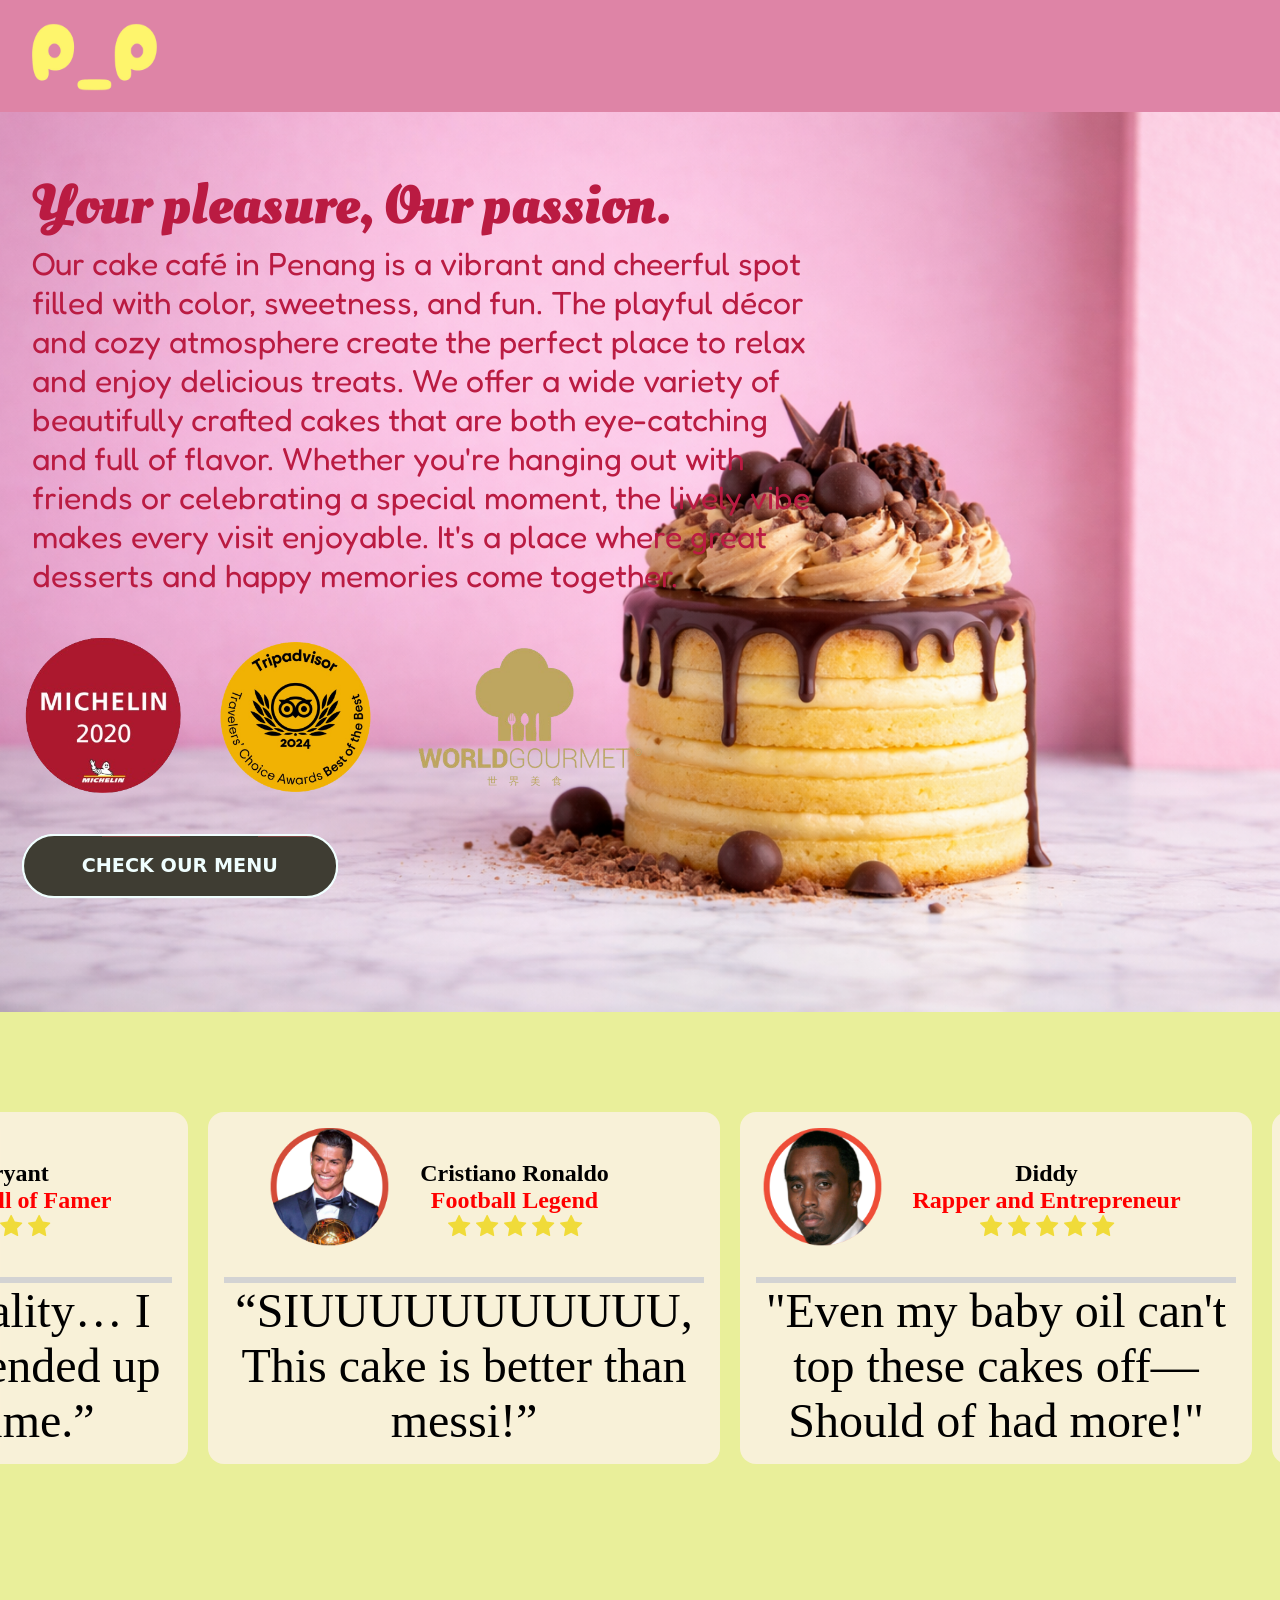
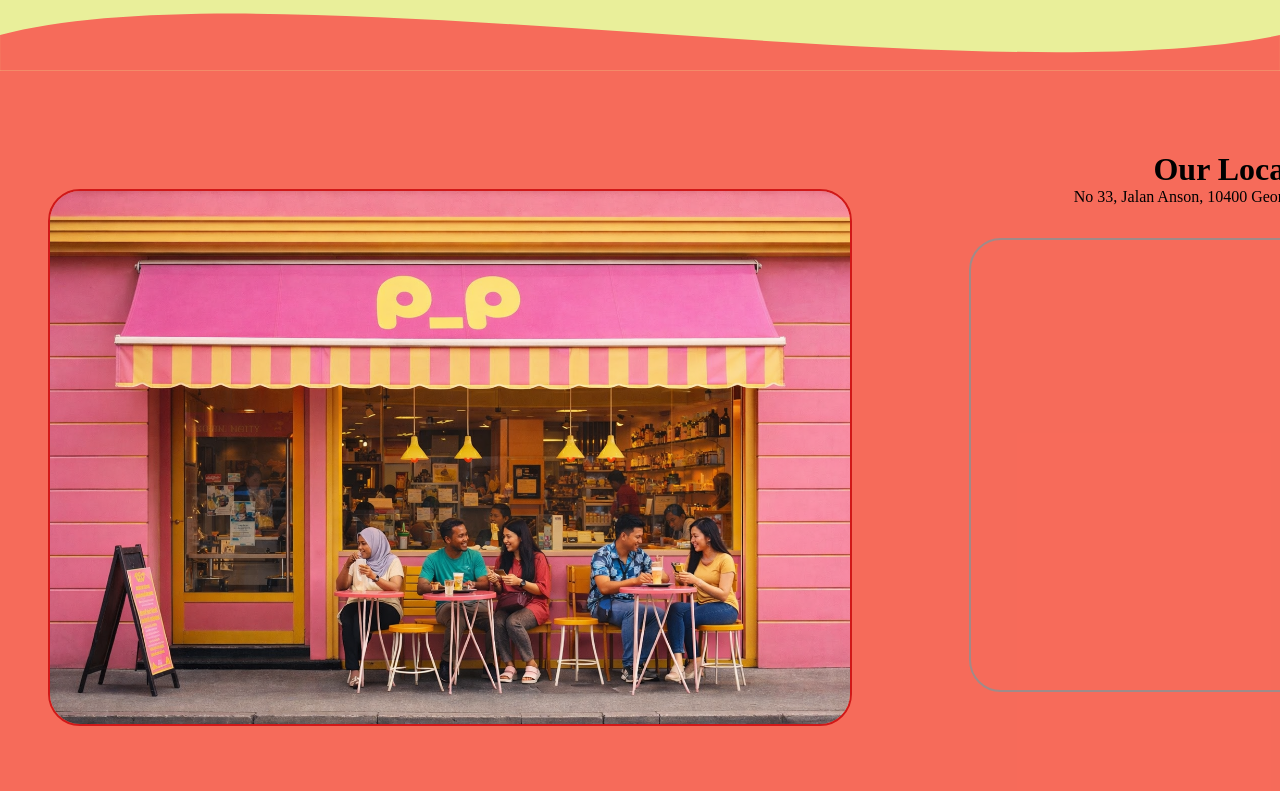
==== website-of-interest/index.html @ eedc6882 "deploy" ====
<!doctype html>
<html lang="en">
    <head>
        <meta charset="UTF-8" />
        <meta name="viewport" content="width=device-width, initial-scale=1.0" />
        <title>P&P</title>
        <link rel="stylesheet" href="home.css" />
        <link rel="stylesheet" href="header.css" />
        <link rel="stylesheet" href="https://cdn.jsdelivr.net/npm/bootstrap-icons@1.13.1/font/bootstrap-icons.min.css" />
        <link rel="stylesheet" href="https://cdnjs.cloudflare.com/ajax/libs/font-awesome/4.7.0/css/font-awesome.min.css" />


        <link href="https://fonts.googleapis.com/css2?family=Fredoka:wght@300..700&family=Merriweather:ital,opsz,wght@0,18..144,300..900;1,18..144,300..900&family=Oleo+Script+Swash+Caps:wght@400;700&family=Oswald:wght@200..700&display=swap" rel="stylesheet" />
        <style>
            @import url("https://fonts.googleapis.com/css2?family=Fredoka:wght@300..700&family=Merriweather:ital,opsz,wght@0,18..144,300..900;1,18..144,300..900&family=Oleo+Script+Swash+Caps:wght@400;700&family=Oswald:wght@200..700&display=swap");
        </style>
    </head>
    <body>
        <header>
            <a href="index.html"> <img src="P_P (1).png" class="logo" /></a>
            <ul>
                <li><a href="menu.html" style="color: azure; font-family: oswald" class="header-link">Menu</a></li>
                <li><a href="about-us.html" style="color: azure; font-family: oswald" class="header-link">About Us</a></li>
                <li><a href="contact-us.html" style="color: azure; font-family: oswald" class="header-link">Contact Us</a></li>
            </ul>
        </header>
        <section class="cake-bg">
            <div class="background-pic">
                <div class="motto">
                    <h1 style="font-family: Oleo Script Swash Caps; font-size: 3.5rem !important; color: rgb(186, 27, 66)">Your pleasure, Our passion.</h1>
                    <p style="font-family: Fredoka; font-size: 2rem; color: rgb(186, 27, 66)">
                        Our cake café in Penang is a vibrant and cheerful spot <br />
                        filled with color, sweetness, and fun. The playful décor <br />
                        and cozy atmosphere create the perfect place to relax <br />
                        and enjoy delicious treats. We offer a wide variety of <br />
                        beautifully crafted cakes that are both eye-catching <br />
                        and full of flavor. Whether you're hanging out with <br />
                        friends or celebrating a special moment, the lively vibe <br />
                        makes every visit enjoyable. It's a place where great <br />
                        desserts and happy memories come together.
                    </p>
                </div>
                <div class="awards">
                    <img src="michilen logo.png" alt="Michelin Award" class="michelin-logo awards-logo" />
                    <img src="traveller award.png" alt="Traveller Award" style="scale: 0.6; margin-left: 1rem" class="awards-logo" />
                    <img src="world gourment.png" alt="World Gourment Award" style="scale: 1.2; margin-left: -5rem" class="awards-logo" />
                </div>
                <a class="btn-12" href="menu.html" style="color: azure">Check Our Menu</a>
            </div>
        </section>
        <div class="carousel">
            <div class="group">
                <div class="card">
                    <div class="reviews">
                        <img src="kobe profile pic.png" alt="Kobe Bryant" />
                        <h1>
                            Kobe Bryant <br />
                            <span class="role">Basketball Hall of Famer</span> <br />
                            <span class="fa fa-star checked"></span>
                            <span class="fa fa-star checked"></span>
                            <span class="fa fa-star checked"></span>
                            <span class="fa fa-star checked"></span>
                            <span class="fa fa-star checked"></span>
                        </h1>
                    </div>
                    <hr />
                    <p>“Mamba mentality… I said one slice, ended up going overtime.”</p>
                </div>
                <div class="card">
                    <div class="reviews">
                        <img src="cr7 profile pic.png" alt="Cristiano Ronaldo" />
                        <h1>
                            Cristiano Ronaldo <br />
                            <span class="role">Football Legend</span> <br />
                            <span class="fa fa-star checked"></span>
                            <span class="fa fa-star checked"></span>
                            <span class="fa fa-star checked"></span>
                            <span class="fa fa-star checked"></span>
                            <span class="fa fa-star checked"></span>
                        </h1>
                    </div>
                    <hr />
                    <p>“SIUUUUUUUUUUU, This cake is better than messi!”</p>
                </div>
                <div class="card">
                    <div class="reviews">
                        <img src="diddy profile pic.png" alt="Diddy" />
                        <h1>
                            Diddy <br />
                            <span class="role">Rapper and Entrepreneur</span> <br />
                            <span class="fa fa-star checked"></span>
                            <span class="fa fa-star checked"></span>
                            <span class="fa fa-star checked"></span>
                            <span class="fa fa-star checked"></span>
                            <span class="fa fa-star checked"></span>
                        </h1>
                    </div>
                    <hr />
                    <p>"Even my baby oil can't top these cakes off—Should of had more!"</p>
                </div>
                <div class="card">
                    <div class="reviews">
                        <img src="obama profile pic.png" alt="Barack Obama" />
                        <h1>
                            Barack Obama <br />
                            <span class="role">Former US President</span> <br />
                            <span class="fa fa-star checked"></span>
                            <span class="fa fa-star checked"></span>
                            <span class="fa fa-star checked"></span>
                            <span class="fa fa-star checked"></span>
                            <span class="fa fa-star checked"></span>
                        </h1>
                    </div>
                    <hr />
                    <p>“Let me be clear—these cakes are really, really good.”</p>
                </div>
                <div class="card">
                    <div class="reviews">
                        <img src="billie profile pic.png" alt="Billie Eilish" />
                        <h1>
                            Billie Eilish <br />
                            <span class="role">Singer and Songwriter</span> <br />
                            <span class="fa fa-star checked"></span>
                            <span class="fa fa-star checked"></span>
                            <span class="fa fa-star checked"></span>
                            <span class="fa fa-star checked"></span>
                            <span class="fa fa-star checked"></span>
                        </h1>
                    </div>
                    <hr />
                    <p>“Came for vibes, stayed for cake. Now I'm emotionally attached.”</p>
                </div>
                <div class="card">
                    <div class="reviews">
                        <img src="pearly tan profile pic.png" alt="Pearly Tan " />
                        <h1>
                            Pearly Tan <br />
                            <span class="role">Olympic Badminton Player</span> <br />
                            <span class="fa fa-star checked"></span>
                            <span class="fa fa-star checked"></span>
                            <span class="fa fa-star checked"></span>
                            <span class="fa fa-star checked"></span>
                            <span class="fa fa-star checked"></span>
                        </h1>
                    </div>
                    <hr />
                    <p>“Said one bite only… somehow finished the whole cake.”</p>
                </div>
            </div>
            <div aria-hidden="true" class="group">
                <div class="card">
                    <div class="reviews">
                        <img src="kobe profile pic.png" alt="Kobe Bryant" />
                        <h1>
                            Kobe Bryant <br />
                            <span class="role">Basketball Hall of Famer</span> <br />
                            <span class="fa fa-star checked"></span>
                            <span class="fa fa-star checked"></span>
                            <span class="fa fa-star checked"></span>
                            <span class="fa fa-star checked"></span>
                            <span class="fa fa-star checked"></span>
                        </h1>
                    </div>
                    <hr />
                    <p>“Mamba mentality… I said one slice, ended up going overtime.”</p>
                </div>
                <div class="card">
                    <div class="reviews">
                        <img src="cr7 profile pic.png" alt="Cristiano Ronaldo" />
                        <h1>
                            Cristiano Ronaldo <br />
                            <span class="role">Football Legend</span> <br />
                            <span class="fa fa-star checked"></span>
                            <span class="fa fa-star checked"></span>
                            <span class="fa fa-star checked"></span>
                            <span class="fa fa-star checked"></span>
                            <span class="fa fa-star checked"></span>
                        </h1>
                    </div>
                    <hr />
                    <p>“SIUUUUUUUUUUU, This cake is better than messi!”</p>
                </div>
                <div class="card">
                    <div class="reviews">
                        <img src="diddy profile pic.png" alt="Diddy" />
                        <h1>
                            Diddy <br />
                            <span class="role">Rapper and Entrepreneur</span> <br />
                            <span class="fa fa-star checked"></span>
                            <span class="fa fa-star checked"></span>
                            <span class="fa fa-star checked"></span>
                            <span class="fa fa-star checked"></span>
                            <span class="fa fa-star checked"></span>
                        </h1>
                    </div>
                    <hr />
                    <p>"Even my baby oil can't top these cakes off—Should of had more!"</p>
                </div>
                <div class="card">
                    <div class="reviews">
                        <img src="obama profile pic.png" alt="Barack Obama" />
                        <h1>
                            Barack Obama <br />
                            <span class="role">Former US President</span> <br />
                            <span class="fa fa-star checked"></span>
                            <span class="fa fa-star checked"></span>
                            <span class="fa fa-star checked"></span>
                            <span class="fa fa-star checked"></span>
                            <span class="fa fa-star checked"></span>
                        </h1>
                    </div>
                    <hr />
                    <p>“Let me be clear—these cakes are really, really good.”</p>
                </div>
                <div class="card">
                    <div class="reviews">
                        <img src="billie profile pic.png" alt="Billie Eilish" />
                        <h1>
                            Billie Eilish <br />
                            <span class="role">Singer and Songwriter</span> <br />
                            <span class="fa fa-star checked"></span>
                            <span class="fa fa-star checked"></span>
                            <span class="fa fa-star checked"></span>
                            <span class="fa fa-star checked"></span>
                            <span class="fa fa-star checked"></span>
                        </h1>
                    </div>
                    <hr />
                    <p>“Came for vibes, stayed for cake. Now I'm emotionally attached.”</p>
                </div>
                <div class="card">
                    <div class="reviews">
                        <img src="pearly tan profile pic.png" alt="Pearly Tan" />
                        <h1>
                            Pearly Tan <br />
                            <span class="role">Olympic Badminton Player</span> <br />
                            <span class="fa fa-star checked"></span>
                            <span class="fa fa-star checked"></span>
                            <span class="fa fa-star checked"></span>
                            <span class="fa fa-star checked"></span>
                            <span class="fa fa-star checked"></span>
                        </h1>
                    </div>
                    <hr />
                    <p>“Said one bite only… somehow finished the whole cake.”</p>
                </div>
            </div>
        </div>
        <div class="wave">
            <!-- SVG WAVE (TOP) -->
            <svg viewBox="0 0 1440 120" class="wave-bottom">
                <path d="M0,80 C300,0 1100,150 1440,80 L1440,120 L0,120 Z"></path>
            </svg>
            <div class="location">
                <img src="P&P exterior.png" alt="Our Cafe" />
                <div class="address">
                    <h1>Our Locations</h1>
                    <p>No 33, Jalan Anson, 10400 George Town, Pulau Pinang</p>
                    <iframe
                        src="https://www.google.com/maps/embed?pb=!1m18!1m12!1m3!1d281.34576414434605!2d100.32356546037926!3d5.418984977658105!2m3!1f0!2f0!3f0!3m2!1i1024!2i768!4f13.1!3m3!1m2!1s0x304ac3bceed5b96b%3A0x8e9c977b208d0d2d!2sNo%2033%2C%20Jalan%20Anson%2C%2010400%20George%20Town%2C%20Pulau%20Pinang!5e0!3m2!1sen!2smy!4v1775641019712!5m2!1sen!2smy"
                        width="600"
                        height="450"
                        style="border: 0"
                        allowfullscreen=""
                        loading="lazy"
                        referrerpolicy="no-referrer-when-downgrade"
                    ></iframe>
                </div>
            </div>
        </div>
    </body>
</html>
---- website-of-interest/home.css ----
* {
    margin: 0;
    padding: 0;
}

body {
    background-color: rgb(233, 239, 154);
    width: 100%;
    height: 250vh;
}
a {
    text-decoration: none;
}
li {
    list-style: none;
}
/* header start */

/* header end */

/* background start */
.cake-bg {
    height: 100vh; /* not full page */
    background-image: url('cake bg.png');
    background-size: cover;
    background-position: 100% 90%;
    background-repeat: no-repeat;
    display: flex;
    align-items: center;
}

.awards {
    display: flex;
    gap: 20px;
    /* margin-top: 20rem; */
    /* margin-left: -5rem */
    margin-bottom: -5rem;
    scale: 0.5;
    justify-content: center;
    align-items: center;
    column-gap: 2.5rem;
    margin-left: -16rem !important;
    margin-top: -8rem !important;
}
.awards-logo {
    transition: transform 1s ease-in-out;
}
.awards-logo:hover {
    cursor: pointer;
    transform: scale(1.1);
}
.michelin-logo {
    width: 150px;
    scale: 5;
}
.background-pic {
    margin-left: 2rem;
    display: flex;
    flex-direction: column;
    margin-top: -8rem;
}
.motto {
    display: flex;
    flex-direction: column;
    margin-top: 4rem;
}
/* background end */

/* Carousel start */
.carousel {
    margin: 100px auto;
    width: 100%;
    display: flex;
    overflow-x: auto;
}
.carousel::-webkit-scrollbar {
    display: none;
}
.group {
    display: flex;
    gap: 20px;
    align-items: center;
    justify-content: center;
    animation: spin 40s linear infinite;
    padding-right: 20px;
}
.card {
    flex: 0 0 30rem;
    height: 20rem;
    /* width: 6rem; */
    padding: 1rem;
    background-color: rgb(255, 243, 243, 0.7);
    font-size: 3rem;
    border-radius: 1rem;
    text-align: center;
    align-content: center;
    display: flex;
    flex-direction: column;
}
.card hr {
    border: 3px solid lightgray !important;
}
.reviews {
    display: flex;
    overflow: hidden;
    justify-content: center;
}
.reviews h1 {
    font-size: 1.5rem;
    padding-top: 2rem;
    margin: 0;
}
.reviews span {
}
.card img {
    scale: 0.65 !important;

    margin: -2rem 0 0 -5rem !important;
}
.checked {
    color: orange;
}
@keyframes spin {
    from {
        translate: 0;
    }
    to {
        translate: -100%;
    }
}
.role {
    color: red !important;
}
.reviews span {
    color: rgb(240, 219, 57);
}
/* carousel-end */

/* button animation start */

.btn-12,
.btn-12 *,
.btn-12 :after,
.btn-12 :before,
.btn-12:after,
.btn-12:before {
    border: 0 solid;
    box-sizing: border-box;
}

.btn-12 {
    -webkit-tap-highlight-color: transparent;
    -webkit-appearance: button;
    background-color: #3f3d33;
    background-image: none;
    color: #fff;
    cursor: pointer;
    font-family:
        ui-sans-serif,
        system-ui,
        -apple-system,
        BlinkMacSystemFont,
        Segoe UI,
        Roboto,
        Helvetica Neue,
        Arial,
        Noto Sans,
        sans-serif,
        Apple Color Emoji,
        Segoe UI Emoji,
        Segoe UI Symbol,
        Noto Color Emoji;
    font-size: 100%;
    font-weight: 900;
    line-height: 1.5;
    margin: 0;
    -webkit-mask-image: -webkit-radial-gradient(#000, #fff);
    padding: 0;
    text-transform: uppercase;
    scale: 1.2;
    margin-left: 1rem;
    margin-top: -3rem;
}

.btn-12:disabled {
    cursor: default;
}

.btn-12:-moz-focusring {
    outline: auto;
}

.btn-12 svg {
    display: block;
    vertical-align: middle;
}

.btn-12 [hidden] {
    display: none;
}

.btn-12 {
    border-radius: 99rem;
    border-width: 2px;
    overflow: hidden;
    padding: 0.8rem 3rem;
    position: relative;
    display: inline-flex;
    align-items: center;
    justify-content: center;
    align-self: flex-start;
    width: fit-content;
}

.btn-12 span {
    mix-blend-mode: difference;
}

.btn-12:after,
.btn-12:before {
    background: linear-gradient(90deg, #bb4e4e 25%, transparent 0, transparent 50%, #bb4e4e 0, #bb4e4e 75%, transparent 0);
    content: '';
    inset: 0;
    position: absolute;
    transform: translateY(var(--progress, 100%));
    transition: transform 0.2s ease;
    z-index: -1;
}

.btn-12:after {
    --progress: -100%;
    background: linear-gradient(90deg, transparent 0, transparent 25%, #bb4e4e 0, #bb4e4e 50%, transparent 0, transparent 75%, #bb4e4e 0);
    z-index: -1;
}

.btn-12:hover:after,
.btn-12:hover:before {
    --progress: 0;
}
/* button animation end */

/* address start */
iframe {
    border: 2px solid rgb(150, 143, 143) !important;
    border-radius: 2rem;
    margin: 2rem 0 0 2.3rem !important;
    opacity: 0.89;
    transition: 0.3s ease-in-out;
}
iframe:hover {
    opacity: 1;
    transform: scale(1.1);
}
.location {
    height: 40rem !important;
    padding: 0 !important;
    display: flex;
    background-color: rgb(250, 74, 74, 0.8);
    padding-top: 5rem !important;
}
.location img {
    width: 50rem;
    height: 33.33rem;
    margin: 2.4rem 0 1rem 3rem;
    border: 2px solid rgb(208, 24, 24) !important;
    border-radius: 2rem;
}

.address {
    text-align: center;
    margin-left: 5rem;
}

.wave-bottom {
    margin: 0;
    display: block;
}
.wave path {
    fill: rgb(250, 74, 74, 0.8);
}
/* address end */

/* responsive - media qurrey  */
/* ================= TABLET ================= */
@media (max-width: 1024px) {
    header {
        padding: 1rem;
    }

    header ul {
        gap: 1rem;
    }

    .motto p {
        font-size: 1.3rem !important;
    }

    .awards {
        flex-wrap: wrap;
        justify-content: center;
        gap: 1rem;
    }

    .awards-logo {
        max-width: 100px;
    }

    .location {
        flex-direction: column;
        text-align: center;
    }

    iframe {
        width: 100% !important;
        height: 300px;
    }
}

/* ================= MOBILE ================= */
@media (max-width: 768px) {
    /* HEADER */
    header {
        flex-direction: column;
        align-items: center;
        gap: 1rem;
    }

    header ul {
        flex-direction: column;
        align-items: center;
        gap: 0.5rem;
    }

    /* HERO TEXT */
    .motto h1 {
        font-size: 2rem !important;
        text-align: center;
    }

    .motto p {
        font-size: 1rem !important;
        text-align: center;
        line-height: 1.5;
    }

    /* BUTTON */
    .btn-12 {
        display: block;
        text-align: center;
        width: fit-content;
        margin: 1rem auto;
    }

    /* AWARDS */
    .awards {
        flex-direction: column;
        align-items: center;
        gap: 1rem;
    }

    .awards-logo {
        max-width: 90px;
    }

    /* CAROUSEL FIX */
    .card {
        width: 240px !important;
    }

    /* LOCATION */
    .location {
        flex-direction: column;
        padding: 1rem;
    }

    iframe {
        height: 250px !important;
    }
}

/* ================= SMALL PHONE ================= */
@media (max-width: 480px) {
    .motto h1 {
        font-size: 1.6rem !important;
    }

    .motto p {
        font-size: 0.95rem !important;
    }

    .card {
        width: 200px !important;
    }

    .awards-logo {
        max-width: 75px;
    }

    header img.logo {
        max-height: 50px;
    }
}
---- website-of-interest/header.css ----
* {
    margin: 0;
    padding: 0;
}

body {
    background-color: rgb(233, 239, 154);
    width: 100% !important;
    height: 250vh;
}
a {
    text-decoration: none;
}
li {
    list-style: none;
}
header {
    background-color: rgb(222, 132, 166);
    width: 100%;
    height: 7rem;
    display: flex;
}
header ul {
    display: flex;
    gap: 20px;
    margin-left: 75rem !important;
    justify-content: center !important;
    align-items: center !important;
}
header img {
    width: 8rem !important;
}
header a{
    font-size: 1.7rem;
    font-family: oswald !important;
}
.logo {
    width: 100px;
    height: 100px;
    margin-left: 2rem;
    margin-top: 1rem;
}

li {
    margin: 0 2rem;
}

/* Underline styles */
.header-link {
    display: block;
    position: relative;
    padding: 0.2em 0;
}

/* Fade in */
.header-link::after {
    content: "";
    position: absolute;
    bottom: 0;
    left: 0;
    width: 100%;
    height: 0.2em;
    background-color: rgb(239, 253, 50);
    opacity: 0;
    transition:
        opacity 300ms,
        transform 300ms;
}

.header-link:hover::after,
.header-link:focus::after {
    opacity: 1;
    transform: translate3d(0, 0.2em, 0);
}
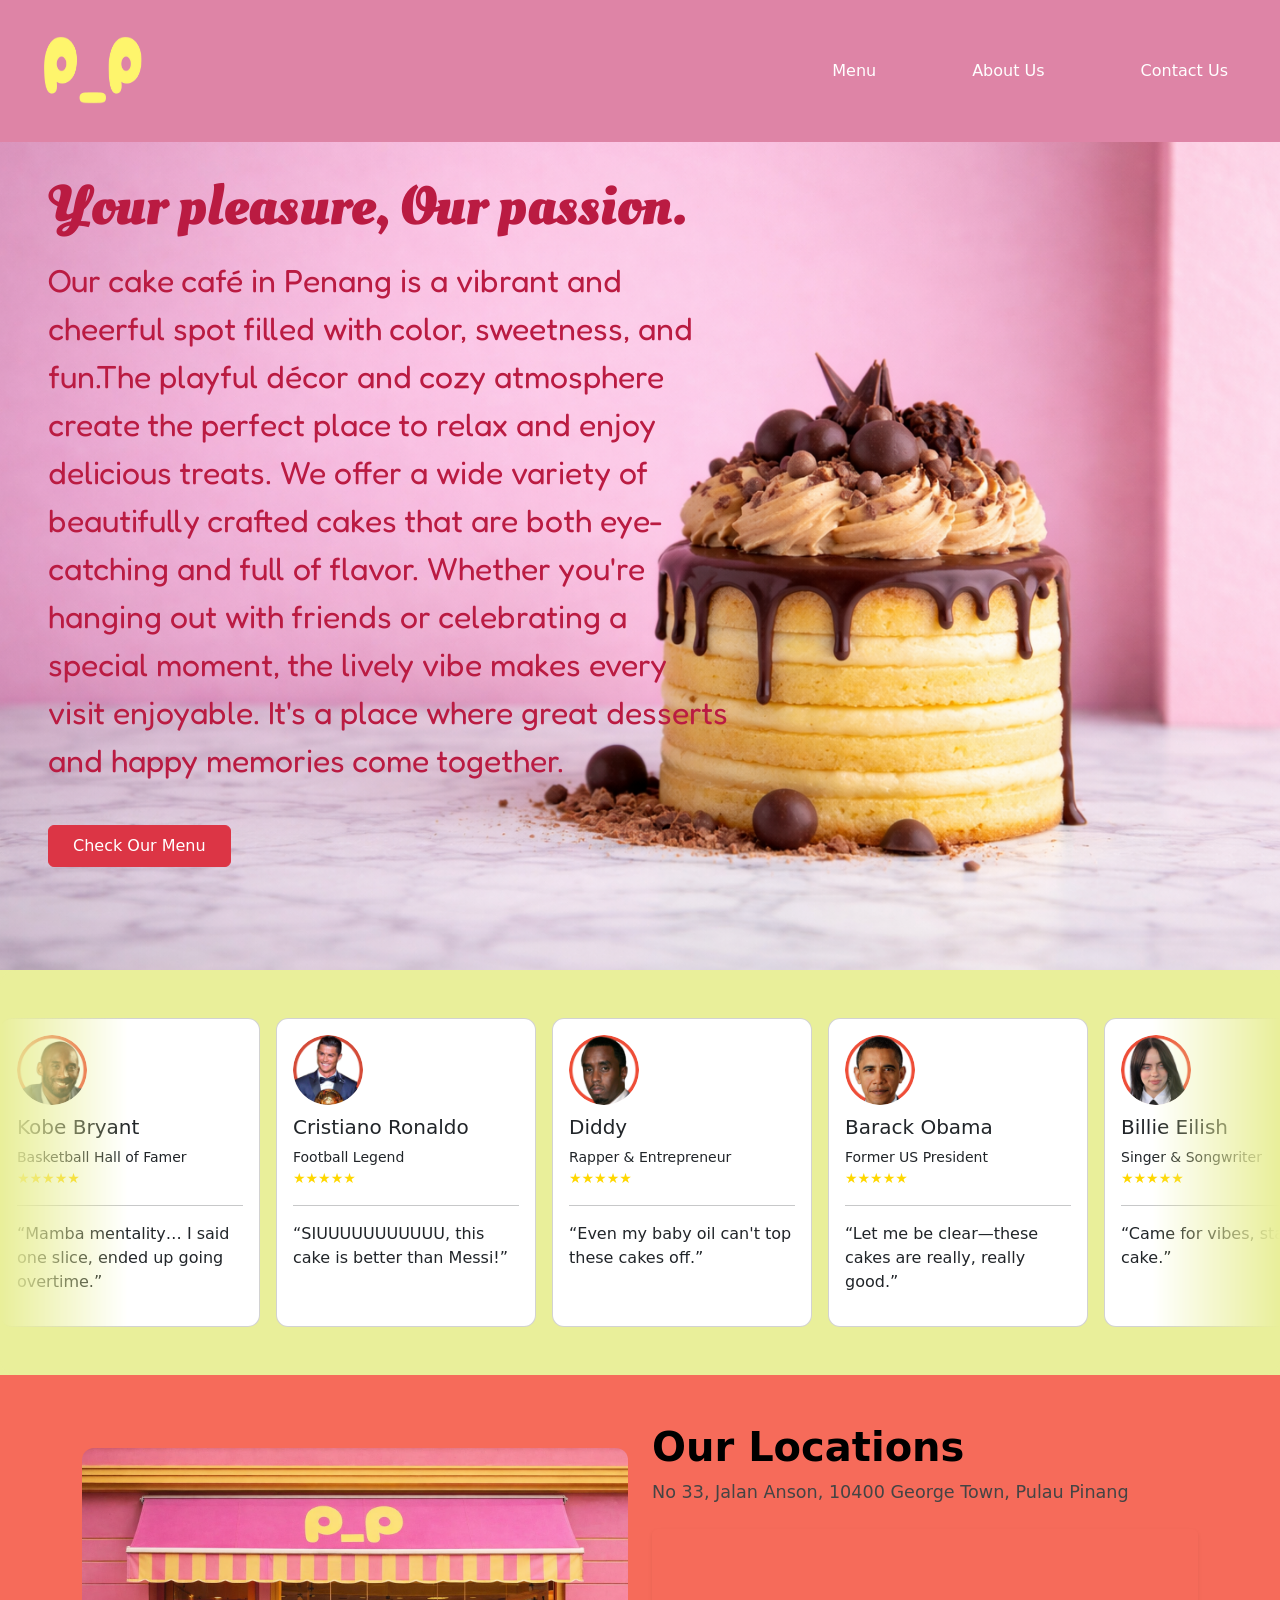
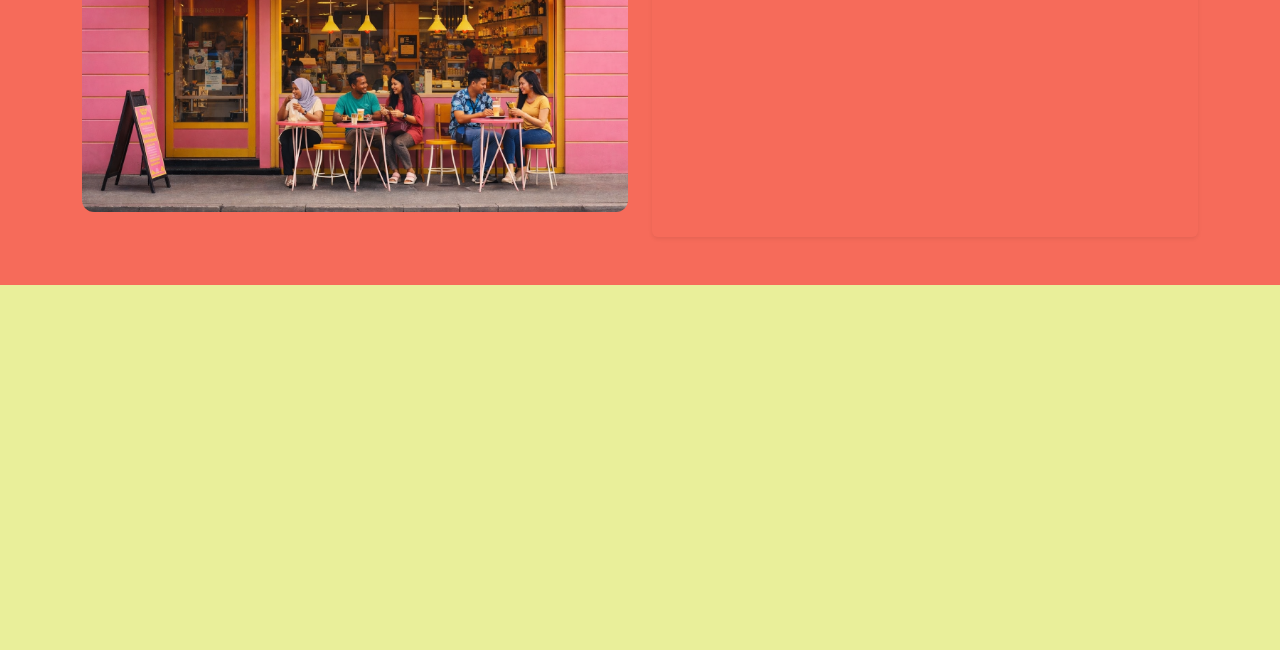
==== commit 62125a6b: "fix website of interest" ====
--- a/website-of-interest/index.html
+++ b/website-of-interest/index.html
@@ -4,269 +4,223 @@
         <meta charset="UTF-8" />
         <meta name="viewport" content="width=device-width, initial-scale=1.0" />
         <title>P&P</title>
+        <link rel="stylesheet" href="https://cdn.jsdelivr.net/npm/bootstrap@5.3.2/dist/css/bootstrap.min.css" />
         <link rel="stylesheet" href="home.css" />
         <link rel="stylesheet" href="header.css" />
         <link rel="stylesheet" href="https://cdn.jsdelivr.net/npm/bootstrap-icons@1.13.1/font/bootstrap-icons.min.css" />
         <link rel="stylesheet" href="https://cdnjs.cloudflare.com/ajax/libs/font-awesome/4.7.0/css/font-awesome.min.css" />
 
-
-        <link href="https://fonts.googleapis.com/css2?family=Fredoka:wght@300..700&family=Merriweather:ital,opsz,wght@0,18..144,300..900;1,18..144,300..900&family=Oleo+Script+Swash+Caps:wght@400;700&family=Oswald:wght@200..700&display=swap" rel="stylesheet" />
+        <link href="https://fonts.googleapis.com/css2?family=Fredoka:wght@300..700\&family=Merriweather:ital,opsz,wght@0,18..144,300..900;1,18..144,300..900\&family=Oleo+Script+Swash+Caps:wght@400;700\&family=Oswald:wght@200..700\&display=swap" rel="stylesheet" />
+        <script src="https://cdn.jsdelivr.net/npm/bootstrap@5.3.8/dist/js/bootstrap.bundle.min.js"></script>
         <style>
-            @import url("https://fonts.googleapis.com/css2?family=Fredoka:wght@300..700&family=Merriweather:ital,opsz,wght@0,18..144,300..900;1,18..144,300..900&family=Oleo+Script+Swash+Caps:wght@400;700&family=Oswald:wght@200..700&display=swap");
+            #navbarNav a {
+                color: white !important;
+            }
+            @import url('https://fonts.googleapis.com/css2?family=Fredoka:wght@300..700&family=Merriweather:ital,opsz,wght@0,18..144,300..900;1,18..144,300..900&family=Oleo+Script+Swash+Caps:wght@400;700&family=Oswald:wght@200..700&display=swap');
         </style>
     </head>
     <body>
-        <header>
-            <a href="index.html"> <img src="P_P (1).png" class="logo" /></a>
-            <ul>
-                <li><a href="menu.html" style="color: azure; font-family: oswald" class="header-link">Menu</a></li>
-                <li><a href="about-us.html" style="color: azure; font-family: oswald" class="header-link">About Us</a></li>
-                <li><a href="contact-us.html" style="color: azure; font-family: oswald" class="header-link">Contact Us</a></li>
-            </ul>
-        </header>
-        <section class="cake-bg">
-            <div class="background-pic">
-                <div class="motto">
-                    <h1 style="font-family: Oleo Script Swash Caps; font-size: 3.5rem !important; color: rgb(186, 27, 66)">Your pleasure, Our passion.</h1>
-                    <p style="font-family: Fredoka; font-size: 2rem; color: rgb(186, 27, 66)">
-                        Our cake café in Penang is a vibrant and cheerful spot <br />
-                        filled with color, sweetness, and fun. The playful décor <br />
-                        and cozy atmosphere create the perfect place to relax <br />
-                        and enjoy delicious treats. We offer a wide variety of <br />
-                        beautifully crafted cakes that are both eye-catching <br />
-                        and full of flavor. Whether you're hanging out with <br />
-                        friends or celebrating a special moment, the lively vibe <br />
-                        makes every visit enjoyable. It's a place where great <br />
-                        desserts and happy memories come together.
-                    </p>
-                </div>
-                <div class="awards">
-                    <img src="michilen logo.png" alt="Michelin Award" class="michelin-logo awards-logo" />
-                    <img src="traveller award.png" alt="Traveller Award" style="scale: 0.6; margin-left: 1rem" class="awards-logo" />
-                    <img src="world gourment.png" alt="World Gourment Award" style="scale: 1.2; margin-left: -5rem" class="awards-logo" />
-                </div>
-                <a class="btn-12" href="menu.html" style="color: azure">Check Our Menu</a>
+        <nav class="navbar navbar-expand-lg navbar-dark custom-navbar fixed-top">
+            <div class="container-fluid">
+                <!-- LOGO -->
+                <a href="index.html" class="navbar-brand">
+                    <img src="P_P (1).png" class="logo img-fluid" alt="P_P logo" />
+                </a>
+
+                <!-- TOGGLER -->
+                <button class="navbar-toggler" type="button" data-bs-toggle="collapse" data-bs-target="#navbarNav">
+                    <span class="navbar-toggler-icon"></span>
+                </button>
+
+                <!-- NAV LINKS -->
+                <div class="collapse navbar-collapse" id="navbarNav">
+                    <ul class="navbar-nav ms-auto text-center gap-lg-3">
+                        <li class="nav-item">
+                            <a href="menu.html" class="nav-link">Menu</a>
+                        </li>
+
+                        <li class="nav-item">
+                            <a href="about-us.html" class="nav-link">About Us</a>
+                        </li>
+
+                        <li class="nav-item">
+                            <a href="contact-us.html" class="nav-link">Contact Us</a>
+                        </li>
+                    </ul>
+                </div>
+            </div>
+        </nav>
+
+        <!-- hero section  -->
+        <section class="cake-bg py-5">
+            <div class="container-fluid px-4 px-lg-5">
+                <div class="row align-items-center">
+                    <!-- LEFT CONTENT -->
+                    <div class="col-12 col-lg-7 d-flex flex-column align-items-start">
+                        <!-- TEXT -->
+                        <div class="motto text-start w-100">
+                            <h1 class="text-start fw-bold hero-title" style="font-family: 'Oleo Script Swash Caps'; font-size: 3.5rem; color: rgb(186, 27, 66)">Your pleasure, Our passion.</h1>
+
+                            <p class="text-start mt-3 hero-text" style="font-family: Fredoka; font-size: 1.8 em; color: rgb(186, 27, 66)">
+                                Our cake café in Penang is a vibrant and cheerful spot filled with color, sweetness, and fun.The playful décor and cozy atmosphere create the perfect place to relax and enjoy delicious treats. We offer a wide variety of beautifully crafted cakes that are both
+                                eye-catching and full of flavor. Whether you're hanging out with friends or celebrating a special moment, the lively vibe makes every visit enjoyable. It's a place where great desserts and happy memories come together.
+                            </p>
+                        </div>
+
+                        <!-- BUTTON -->
+                        <div class="mt-4">
+                            <a class="btn btn-danger px-4 py-2" href="menu.html"> Check Our Menu </a>
+                        </div>
+
+                        <!-- AWARDS (NOW RESPONSIVE) -->
+                    </div>
+                </div>
             </div>
         </section>
-        <div class="carousel">
-            <div class="group">
-                <div class="card">
-                    <div class="reviews">
-                        <img src="kobe profile pic.png" alt="Kobe Bryant" />
-                        <h1>
-                            Kobe Bryant <br />
-                            <span class="role">Basketball Hall of Famer</span> <br />
-                            <span class="fa fa-star checked"></span>
-                            <span class="fa fa-star checked"></span>
-                            <span class="fa fa-star checked"></span>
-                            <span class="fa fa-star checked"></span>
-                            <span class="fa fa-star checked"></span>
-                        </h1>
-                    </div>
-                    <hr />
-                    <p>“Mamba mentality… I said one slice, ended up going overtime.”</p>
-                </div>
-                <div class="card">
-                    <div class="reviews">
-                        <img src="cr7 profile pic.png" alt="Cristiano Ronaldo" />
-                        <h1>
-                            Cristiano Ronaldo <br />
-                            <span class="role">Football Legend</span> <br />
-                            <span class="fa fa-star checked"></span>
-                            <span class="fa fa-star checked"></span>
-                            <span class="fa fa-star checked"></span>
-                            <span class="fa fa-star checked"></span>
-                            <span class="fa fa-star checked"></span>
-                        </h1>
-                    </div>
-                    <hr />
-                    <p>“SIUUUUUUUUUUU, This cake is better than messi!”</p>
-                </div>
-                <div class="card">
-                    <div class="reviews">
-                        <img src="diddy profile pic.png" alt="Diddy" />
-                        <h1>
-                            Diddy <br />
-                            <span class="role">Rapper and Entrepreneur</span> <br />
-                            <span class="fa fa-star checked"></span>
-                            <span class="fa fa-star checked"></span>
-                            <span class="fa fa-star checked"></span>
-                            <span class="fa fa-star checked"></span>
-                            <span class="fa fa-star checked"></span>
-                        </h1>
-                    </div>
-                    <hr />
-                    <p>"Even my baby oil can't top these cakes off—Should of had more!"</p>
-                </div>
-                <div class="card">
-                    <div class="reviews">
-                        <img src="obama profile pic.png" alt="Barack Obama" />
-                        <h1>
-                            Barack Obama <br />
-                            <span class="role">Former US President</span> <br />
-                            <span class="fa fa-star checked"></span>
-                            <span class="fa fa-star checked"></span>
-                            <span class="fa fa-star checked"></span>
-                            <span class="fa fa-star checked"></span>
-                            <span class="fa fa-star checked"></span>
-                        </h1>
-                    </div>
-                    <hr />
-                    <p>“Let me be clear—these cakes are really, really good.”</p>
-                </div>
-                <div class="card">
-                    <div class="reviews">
-                        <img src="billie profile pic.png" alt="Billie Eilish" />
-                        <h1>
-                            Billie Eilish <br />
-                            <span class="role">Singer and Songwriter</span> <br />
-                            <span class="fa fa-star checked"></span>
-                            <span class="fa fa-star checked"></span>
-                            <span class="fa fa-star checked"></span>
-                            <span class="fa fa-star checked"></span>
-                            <span class="fa fa-star checked"></span>
-                        </h1>
-                    </div>
-                    <hr />
-                    <p>“Came for vibes, stayed for cake. Now I'm emotionally attached.”</p>
-                </div>
-                <div class="card">
-                    <div class="reviews">
-                        <img src="pearly tan profile pic.png" alt="Pearly Tan " />
-                        <h1>
-                            Pearly Tan <br />
-                            <span class="role">Olympic Badminton Player</span> <br />
-                            <span class="fa fa-star checked"></span>
-                            <span class="fa fa-star checked"></span>
-                            <span class="fa fa-star checked"></span>
-                            <span class="fa fa-star checked"></span>
-                            <span class="fa fa-star checked"></span>
-                        </h1>
-                    </div>
-                    <hr />
-                    <p>“Said one bite only… somehow finished the whole cake.”</p>
-                </div>
-            </div>
-            <div aria-hidden="true" class="group">
-                <div class="card">
-                    <div class="reviews">
-                        <img src="kobe profile pic.png" alt="Kobe Bryant" />
-                        <h1>
-                            Kobe Bryant <br />
-                            <span class="role">Basketball Hall of Famer</span> <br />
-                            <span class="fa fa-star checked"></span>
-                            <span class="fa fa-star checked"></span>
-                            <span class="fa fa-star checked"></span>
-                            <span class="fa fa-star checked"></span>
-                            <span class="fa fa-star checked"></span>
-                        </h1>
-                    </div>
-                    <hr />
-                    <p>“Mamba mentality… I said one slice, ended up going overtime.”</p>
-                </div>
-                <div class="card">
-                    <div class="reviews">
-                        <img src="cr7 profile pic.png" alt="Cristiano Ronaldo" />
-                        <h1>
-                            Cristiano Ronaldo <br />
-                            <span class="role">Football Legend</span> <br />
-                            <span class="fa fa-star checked"></span>
-                            <span class="fa fa-star checked"></span>
-                            <span class="fa fa-star checked"></span>
-                            <span class="fa fa-star checked"></span>
-                            <span class="fa fa-star checked"></span>
-                        </h1>
-                    </div>
-                    <hr />
-                    <p>“SIUUUUUUUUUUU, This cake is better than messi!”</p>
-                </div>
-                <div class="card">
-                    <div class="reviews">
-                        <img src="diddy profile pic.png" alt="Diddy" />
-                        <h1>
-                            Diddy <br />
-                            <span class="role">Rapper and Entrepreneur</span> <br />
-                            <span class="fa fa-star checked"></span>
-                            <span class="fa fa-star checked"></span>
-                            <span class="fa fa-star checked"></span>
-                            <span class="fa fa-star checked"></span>
-                            <span class="fa fa-star checked"></span>
-                        </h1>
-                    </div>
-                    <hr />
-                    <p>"Even my baby oil can't top these cakes off—Should of had more!"</p>
-                </div>
-                <div class="card">
-                    <div class="reviews">
-                        <img src="obama profile pic.png" alt="Barack Obama" />
-                        <h1>
-                            Barack Obama <br />
-                            <span class="role">Former US President</span> <br />
-                            <span class="fa fa-star checked"></span>
-                            <span class="fa fa-star checked"></span>
-                            <span class="fa fa-star checked"></span>
-                            <span class="fa fa-star checked"></span>
-                            <span class="fa fa-star checked"></span>
-                        </h1>
-                    </div>
-                    <hr />
-                    <p>“Let me be clear—these cakes are really, really good.”</p>
-                </div>
-                <div class="card">
-                    <div class="reviews">
-                        <img src="billie profile pic.png" alt="Billie Eilish" />
-                        <h1>
-                            Billie Eilish <br />
-                            <span class="role">Singer and Songwriter</span> <br />
-                            <span class="fa fa-star checked"></span>
-                            <span class="fa fa-star checked"></span>
-                            <span class="fa fa-star checked"></span>
-                            <span class="fa fa-star checked"></span>
-                            <span class="fa fa-star checked"></span>
-                        </h1>
-                    </div>
-                    <hr />
-                    <p>“Came for vibes, stayed for cake. Now I'm emotionally attached.”</p>
-                </div>
-                <div class="card">
-                    <div class="reviews">
-                        <img src="pearly tan profile pic.png" alt="Pearly Tan" />
-                        <h1>
-                            Pearly Tan <br />
-                            <span class="role">Olympic Badminton Player</span> <br />
-                            <span class="fa fa-star checked"></span>
-                            <span class="fa fa-star checked"></span>
-                            <span class="fa fa-star checked"></span>
-                            <span class="fa fa-star checked"></span>
-                            <span class="fa fa-star checked"></span>
-                        </h1>
-                    </div>
-                    <hr />
-                    <p>“Said one bite only… somehow finished the whole cake.”</p>
-                </div>
-            </div>
-        </div>
-        <div class="wave">
-            <!-- SVG WAVE (TOP) -->
-            <svg viewBox="0 0 1440 120" class="wave-bottom">
-                <path d="M0,80 C300,0 1100,150 1440,80 L1440,120 L0,120 Z"></path>
-            </svg>
-            <div class="location">
-                <img src="P&P exterior.png" alt="Our Cafe" />
-                <div class="address">
-                    <h1>Our Locations</h1>
-                    <p>No 33, Jalan Anson, 10400 George Town, Pulau Pinang</p>
-                    <iframe
-                        src="https://www.google.com/maps/embed?pb=!1m18!1m12!1m3!1d281.34576414434605!2d100.32356546037926!3d5.418984977658105!2m3!1f0!2f0!3f0!3m2!1i1024!2i768!4f13.1!3m3!1m2!1s0x304ac3bceed5b96b%3A0x8e9c977b208d0d2d!2sNo%2033%2C%20Jalan%20Anson%2C%2010400%20George%20Town%2C%20Pulau%20Pinang!5e0!3m2!1sen!2smy!4v1775641019712!5m2!1sen!2smy"
-                        width="600"
-                        height="450"
-                        style="border: 0"
-                        allowfullscreen=""
-                        loading="lazy"
-                        referrerpolicy="no-referrer-when-downgrade"
-                    ></iframe>
-                </div>
-            </div>
-        </div>
+
+        <section class="py-5 testimonial-section">
+            <div class="carousel">
+                <div class="track">
+                    <!-- ================= GROUP 1 ================= -->
+                    <div class="group">
+                        <div class="card testimonial-card">
+                            <img src="kobe profile pic.png" class="rounded-circle" />
+                            <h5>Kobe Bryant</h5>
+                            <small>Basketball Hall of Famer</small>
+                            <div class="stars">★★★★★</div>
+                            <hr />
+                            <p>“Mamba mentality… I said one slice, ended up going overtime.”</p>
+                        </div>
+
+                        <div class="card testimonial-card">
+                            <img src="cr7 profile pic.png" class="rounded-circle" />
+                            <h5>Cristiano Ronaldo</h5>
+                            <small>Football Legend</small>
+                            <div class="stars">★★★★★</div>
+                            <hr />
+                            <p>“SIUUUUUUUUUUU, this cake is better than Messi!”</p>
+                        </div>
+
+                        <div class="card testimonial-card">
+                            <img src="diddy profile pic.png" class="rounded-circle" />
+                            <h5>Diddy</h5>
+                            <small>Rapper & Entrepreneur</small>
+                            <div class="stars">★★★★★</div>
+                            <hr />
+                            <p>“Even my baby oil can't top these cakes off.”</p>
+                        </div>
+
+                        <div class="card testimonial-card">
+                            <img src="obama profile pic.png" class="rounded-circle" />
+                            <h5>Barack Obama</h5>
+                            <small>Former US President</small>
+                            <div class="stars">★★★★★</div>
+                            <hr />
+                            <p>“Let me be clear—these cakes are really, really good.”</p>
+                        </div>
+
+                        <div class="card testimonial-card">
+                            <img src="billie profile pic.png" class="rounded-circle" />
+                            <h5>Billie Eilish</h5>
+                            <small>Singer & Songwriter</small>
+                            <div class="stars">★★★★★</div>
+                            <hr />
+                            <p>“Came for vibes, stayed for cake.”</p>
+                        </div>
+
+                        <div class="card testimonial-card">
+                            <img src="pearly tan profile pic.png" class="rounded-circle" />
+                            <h5>Pearly Tan</h5>
+                            <small>Olympic Badminton Player</small>
+                            <div class="stars">★★★★★</div>
+                            <hr />
+                            <p>“Said one bite only… finished the whole cake.”</p>
+                        </div>
+                    </div>
+
+                    <div class="group" aria-hidden="true">
+                        <div class="card testimonial-card">
+                            <img src="kobe profile pic.png" class="rounded-circle" />
+                            <h5>Kobe Bryant</h5>
+                            <small>Basketball Hall of Famer</small>
+                            <div class="stars">★★★★★</div>
+                            <hr />
+                            <p>“Mamba mentality… I said one slice, ended up going overtime.”</p>
+                        </div>
+
+                        <div class="card testimonial-card">
+                            <img src="cr7 profile pic.png" class="rounded-circle" />
+                            <h5>Cristiano Ronaldo</h5>
+                            <small>Football Legend</small>
+                            <div class="stars">★★★★★</div>
+                            <hr />
+                            <p>“SIUUUUUUUUUUU, this cake is better than Messi!”</p>
+                        </div>
+
+                        <div class="card testimonial-card">
+                            <img src="diddy profile pic.png" class="rounded-circle" />
+                            <h5>Diddy</h5>
+                            <small>Rapper & Entrepreneur</small>
+                            <div class="stars">★★★★★</div>
+                            <hr />
+                            <p>“Even my baby oil can't top these cakes off.”</p>
+                        </div>
+
+                        <div class="card testimonial-card">
+                            <img src="obama profile pic.png" class="rounded-circle" />
+                            <h5>Barack Obama</h5>
+                            <small>Former US President</small>
+                            <div class="stars">★★★★★</div>
+                            <hr />
+                            <p>“Let me be clear—these cakes are really, really good.”</p>
+                        </div>
+
+                        <div class="card testimonial-card">
+                            <img src="billie profile pic.png" class="rounded-circle" />
+                            <h5>Billie Eilish</h5>
+                            <small>Singer & Songwriter</small>
+                            <div class="stars">★★★★★</div>
+                            <hr />
+                            <p>“Came for vibes, stayed for cake.”</p>
+                        </div>
+
+                        <div class="card testimonial-card">
+                            <img src="pearly tan profile pic.png" class="rounded-circle" />
+                            <h5>Pearly Tan</h5>
+                            <small>Olympic Badminton Player</small>
+                            <div class="stars">★★★★★</div>
+                            <hr />
+                            <p>“Said one bite only… finished the whole cake.”</p>
+                        </div>
+                    </div>
+                </div>
+            </div>
+        </section>
+
+        <section class="location-section">
+            <div class="container py-5">
+                <div class="row align-items-center gy-4">
+                    <!-- IMAGE -->
+                    <div class="col-12 col-lg-6 text-center">
+                        <img src="P&P exterior.png" alt="Our Cafe" class="img-fluid location-img" />
+                    </div>
+                    <!-- ADDRESS + MAP -->
+                    <div class="col-12 col-lg-6 text-start address">
+                        <h1 class="fw-bold">Our Locations</h1>
+
+                        <p class="mb-4">No 33, Jalan Anson, 10400 George Town, Pulau Pinang</p>
+
+                        <!-- MAP -->
+                        <div class="ratio ratio-16x9 shadow-sm rounded overflow-hidden">
+                            <iframe
+                                src="https://www.google.com/maps/embed?pb=!1m18!1m12!1m3!1d281.34576414434605!2d100.32356546037926!3d5.418984977658105!2m3!1f0!2f0!3f0!3m2!1i1024!2i768!4f13.1!3m3!1m2!1s0x304ac3bceed5b96b%3A0x8e9c977b208d0d2d!2sNo%2033%2C%20Jalan%20Anson%2C%2010400%20George%20Town%2C%20Pulau%20Pinang!5e0!3m2!1sen!2smy!4v1775641019712!5m2!1sen!2smy"
+                                loading="lazy"
+                            >
+                            </iframe>
+                        </div>
+                    </div>
+                </div>
+            </div>
+        </section>
     </body>
-</html>
+</html>
--- a/website-of-interest/home.css
+++ b/website-of-interest/home.css
@@ -6,7 +6,8 @@
 body {
     background-color: rgb(233, 239, 154);
     width: 100%;
-    height: 250vh;
+    min-height: 100vh;
+    padding-top: 70px;
 }
 a {
     text-decoration: none;
@@ -14,130 +15,226 @@
 li {
     list-style: none;
 }
-/* header start */
-
-/* header end */
-
-/* background start */
+
+/* navbar start  */
+.custom-navbar {
+    background-color: rgb(222, 132, 166);
+    backdrop-filter: blur(10px);
+}
+
+.logo {
+    height: 50px;
+    width: auto;
+}
+
+@media (max-width: 576px) {
+    .logo {
+        height: 40px;
+    }
+}
+
+.nav-link {
+    font-weight: 500;
+    transition: 0.3s;
+}
+
+.nav-link:hover {
+    color: #ff6b81;
+}
+
+.text-azure {
+    color: azure !important;
+}
+/*  nav bar end  */
+
 .cake-bg {
-    height: 100vh; /* not full page */
+    min-height: 100vh;
     background-image: url('cake bg.png');
     background-size: cover;
-    background-position: 100% 90%;
+    background-position: center;
     background-repeat: no-repeat;
     display: flex;
     align-items: center;
 }
 
 .awards {
+    width: 100%;
+    justify-content: flex-end;
+}
+
+.award-item {
+    flex: 0 0 auto;
     display: flex;
-    gap: 20px;
-    /* margin-top: 20rem; */
-    /* margin-left: -5rem */
-    margin-bottom: -5rem;
-    scale: 0.5;
     justify-content: center;
     align-items: center;
-    column-gap: 2.5rem;
-    margin-left: -16rem !important;
-    margin-top: -8rem !important;
-}
+}
+
 .awards-logo {
-    transition: transform 1s ease-in-out;
-}
-.awards-logo:hover {
-    cursor: pointer;
-    transform: scale(1.1);
-}
-.michelin-logo {
-    width: 150px;
-    scale: 5;
-}
-.background-pic {
-    margin-left: 2rem;
+    max-width: 110px;
+    width: 100%;
+    height: auto;
+}
+.motto h1,
+.motto p {
+    font-size: clamp(1.25rem, 2.5vw, 2rem);
+}
+
+@media (max-width: 991.98px) {
+    .awards {
+        justify-content: center !important;
+        gap: 1rem;
+    }
+    .award-item {
+        flex: 0 0 45%;
+    }
+}
+
+@media (max-width: 575.98px) {
+    .award-item {
+        flex: 0 0 100%;
+    }
+}
+
+.hero-title {
+    font-size: 2.2rem;
+    line-height: 1.2;
+}
+
+.hero-text {
+    font-size: 1rem;
+}
+
+/* tablet */
+@media (min-width: 768px) {
+    .awards-logo {
+        width: 100px;
+    }
+    .hero-title {
+        font-size: 2rem;
+        text-align: center;
+    }
+
+    .hero-text {
+        font-size: 1.1rem;
+    }
+}
+
+/* desktop */
+@media (min-width: 1200px) {
+    .awards-logo {
+        width: 120px;
+    }
+    .hero-title {
+        font-size: 3.5rem;
+    }
+
+    .hero-text {
+        font-size: 1.2rem;
+    }
+}
+
+/* carousel section  */
+.testimonial-section {
+    background-color: rgba(233, 239, 154);
+    border-radius: 1rem;
+}
+
+.testimonial-card {
+    flex: 0 0 auto;
+    width: 260px;
+    margin-right: 1rem;
+    padding: 1rem;
+    border-radius: 12px;
+    background: #fff;
+    transition: transform 0.3s ease;
+}
+.awards {
+    scale: 3;
+}
+/* OUTER WRAPPER */
+.carousel {
+    /* overflow: hidden; */
+    width: 100%;
+}
+
+.track {
     display: flex;
-    flex-direction: column;
-    margin-top: -8rem;
-}
-.motto {
-    display: flex;
-    flex-direction: column;
-    margin-top: 4rem;
-}
-/* background end */
-
-/* Carousel start */
-.carousel {
-    margin: 100px auto;
-    width: 100%;
-    display: flex;
-    overflow-x: auto;
-}
-.carousel::-webkit-scrollbar {
-    display: none;
-}
+    width: max-content;
+    animation: scroll 30s linear infinite;
+    will-change: transform;
+}
+
 .group {
     display: flex;
-    gap: 20px;
-    align-items: center;
-    justify-content: center;
-    animation: spin 40s linear infinite;
-    padding-right: 20px;
-}
-.card {
-    flex: 0 0 30rem;
-    height: 20rem;
-    /* width: 6rem; */
-    padding: 1rem;
-    background-color: rgb(255, 243, 243, 0.7);
-    font-size: 3rem;
-    border-radius: 1rem;
-    text-align: center;
-    align-content: center;
-    display: flex;
-    flex-direction: column;
-}
-.card hr {
-    border: 3px solid lightgray !important;
-}
-.reviews {
-    display: flex;
-    overflow: hidden;
-    justify-content: center;
-}
-.reviews h1 {
-    font-size: 1.5rem;
-    padding-top: 2rem;
-    margin: 0;
-}
-.reviews span {
-}
-.card img {
-    scale: 0.65 !important;
-
-    margin: -2rem 0 0 -5rem !important;
-}
-.checked {
-    color: orange;
-}
-@keyframes spin {
-    from {
-        translate: 0;
-    }
-    to {
-        translate: -100%;
-    }
-}
-.role {
-    color: red !important;
-}
-.reviews span {
-    color: rgb(240, 219, 57);
-}
-/* carousel-end */
+}
+
+/* iframe hover  */
+.testimonial-card:hover {
+    transform: scale(1.05);
+}
+iframe {
+    opacity: 0.8;
+    transition: all 0.2s ease-in 0s;
+}
+iframe:hover {
+    transform: scale(1.05);
+    opacity: 1;
+}
+
+.testimonial-card img {
+    width: 70px;
+    height: 70px;
+    object-fit: cover;
+    margin-bottom: 10px;
+}
+
+.stars {
+    color: gold;
+    font-size: 14px;
+}
+
+/* carousel animation  */
+@keyframes scroll {
+    0% {
+        transform: translateX(0);
+    }
+    100% {
+        transform: translateX(-50%);
+    }
+}
+
+@media (max-width: 576px) {
+    .testimonial-card {
+        width: 220px;
+        margin-right: 0.8rem;
+    }
+
+    .track {
+        animation: scroll 20s linear infinite;
+    }
+}
+
+@media (min-width: 768px) {
+    .testimonial-card {
+        width: 240px;
+    }
+}
+
+@media (min-width: 1200px) {
+    .testimonial-card {
+        width: 260px;
+    }
+}
+
+.carousel:hover .track {
+    animation-play-state: paused;
+}
+
+.carousel {
+    mask-image: linear-gradient(to right, transparent, black 10%, black 90%, transparent);
+}
 
 /* button animation start */
-
 .btn-12,
 .btn-12 *,
 .btn-12 :after,
@@ -173,13 +270,10 @@
     font-size: 100%;
     font-weight: 900;
     line-height: 1.5;
-    margin: 0;
-    -webkit-mask-image: -webkit-radial-gradient(#000, #fff);
-    padding: 0;
+    margin: 1.5rem 0 0 0;
+    padding: 0.8rem 3rem;
     text-transform: uppercase;
-    scale: 1.2;
-    margin-left: 1rem;
-    margin-top: -3rem;
+    width: fit-content;
 }
 
 .btn-12:disabled {
@@ -203,13 +297,10 @@
     border-radius: 99rem;
     border-width: 2px;
     overflow: hidden;
-    padding: 0.8rem 3rem;
     position: relative;
     display: inline-flex;
     align-items: center;
     justify-content: center;
-    align-self: flex-start;
-    width: fit-content;
 }
 
 .btn-12 span {
@@ -239,164 +330,53 @@
 }
 /* button animation end */
 
-/* address start */
-iframe {
-    border: 2px solid rgb(150, 143, 143) !important;
-    border-radius: 2rem;
-    margin: 2rem 0 0 2.3rem !important;
-    opacity: 0.89;
-    transition: 0.3s ease-in-out;
-}
-iframe:hover {
-    opacity: 1;
-    transform: scale(1.1);
-}
-.location {
-    height: 40rem !important;
-    padding: 0 !important;
-    display: flex;
-    background-color: rgb(250, 74, 74, 0.8);
-    padding-top: 5rem !important;
-}
-.location img {
-    width: 50rem;
-    height: 33.33rem;
-    margin: 2.4rem 0 1rem 3rem;
-    border: 2px solid rgb(208, 24, 24) !important;
-    border-radius: 2rem;
-}
-
-.address {
-    text-align: center;
-    margin-left: 5rem;
-}
-
-.wave-bottom {
-    margin: 0;
+.location-section {
+    background-color: rgba(250, 74, 74, 0.8);
+}
+
+.wave {
+    width: 100%;
+    line-height: 0;
+    overflow: hidden;
+}
+
+.wave svg {
     display: block;
-}
+    width: 100%;
+    height: 80px;
+}
+
 .wave path {
-    fill: rgb(250, 74, 74, 0.8);
-}
-/* address end */
-
-/* responsive - media qurrey  */
-/* ================= TABLET ================= */
-@media (max-width: 1024px) {
-    header {
-        padding: 1rem;
-    }
-
-    header ul {
-        gap: 1rem;
-    }
-
-    .motto p {
-        font-size: 1.3rem !important;
-    }
-
-    .awards {
-        flex-wrap: wrap;
-        justify-content: center;
-        gap: 1rem;
-    }
-
-    .awards-logo {
-        max-width: 100px;
-    }
-
-    .location {
-        flex-direction: column;
+    fill: rgba(250, 74, 74, 0.8);
+}
+
+.location-img {
+    max-width: 100%;
+    height: auto;
+    border-radius: 12px;
+}
+
+.address h1 {
+    color: black;
+    font-weight: bold;
+}
+
+.address p {
+    font-size: 1.1rem;
+    color: #444;
+}
+
+@media (max-width: 576px) {
+    .address {
         text-align: center;
     }
 
-    iframe {
-        width: 100% !important;
-        height: 300px;
-    }
-}
-
-/* ================= MOBILE ================= */
-@media (max-width: 768px) {
-    /* HEADER */
-    header {
-        flex-direction: column;
-        align-items: center;
-        gap: 1rem;
-    }
-
-    header ul {
-        flex-direction: column;
-        align-items: center;
-        gap: 0.5rem;
-    }
-
-    /* HERO TEXT */
-    .motto h1 {
-        font-size: 2rem !important;
-        text-align: center;
-    }
-
-    .motto p {
-        font-size: 1rem !important;
-        text-align: center;
-        line-height: 1.5;
-    }
-
-    /* BUTTON */
-    .btn-12 {
-        display: block;
-        text-align: center;
-        width: fit-content;
-        margin: 1rem auto;
-    }
-
-    /* AWARDS */
-    .awards {
-        flex-direction: column;
-        align-items: center;
-        gap: 1rem;
-    }
-
-    .awards-logo {
-        max-width: 90px;
-    }
-
-    /* CAROUSEL FIX */
-    .card {
-        width: 240px !important;
-    }
-
-    /* LOCATION */
-    .location {
-        flex-direction: column;
-        padding: 1rem;
-    }
-
-    iframe {
-        height: 250px !important;
-    }
-}
-
-/* ================= SMALL PHONE ================= */
-@media (max-width: 480px) {
-    .motto h1 {
-        font-size: 1.6rem !important;
-    }
-
-    .motto p {
-        font-size: 0.95rem !important;
-    }
-
-    .card {
-        width: 200px !important;
-    }
-
-    .awards-logo {
-        max-width: 75px;
-    }
-
-    header img.logo {
-        max-height: 50px;
-    }
-}
+    .address p {
+        font-size: 1rem;
+    }
+
+    .location-img {
+        max-width: 90%;
+        margin: auto;
+    }
+}
